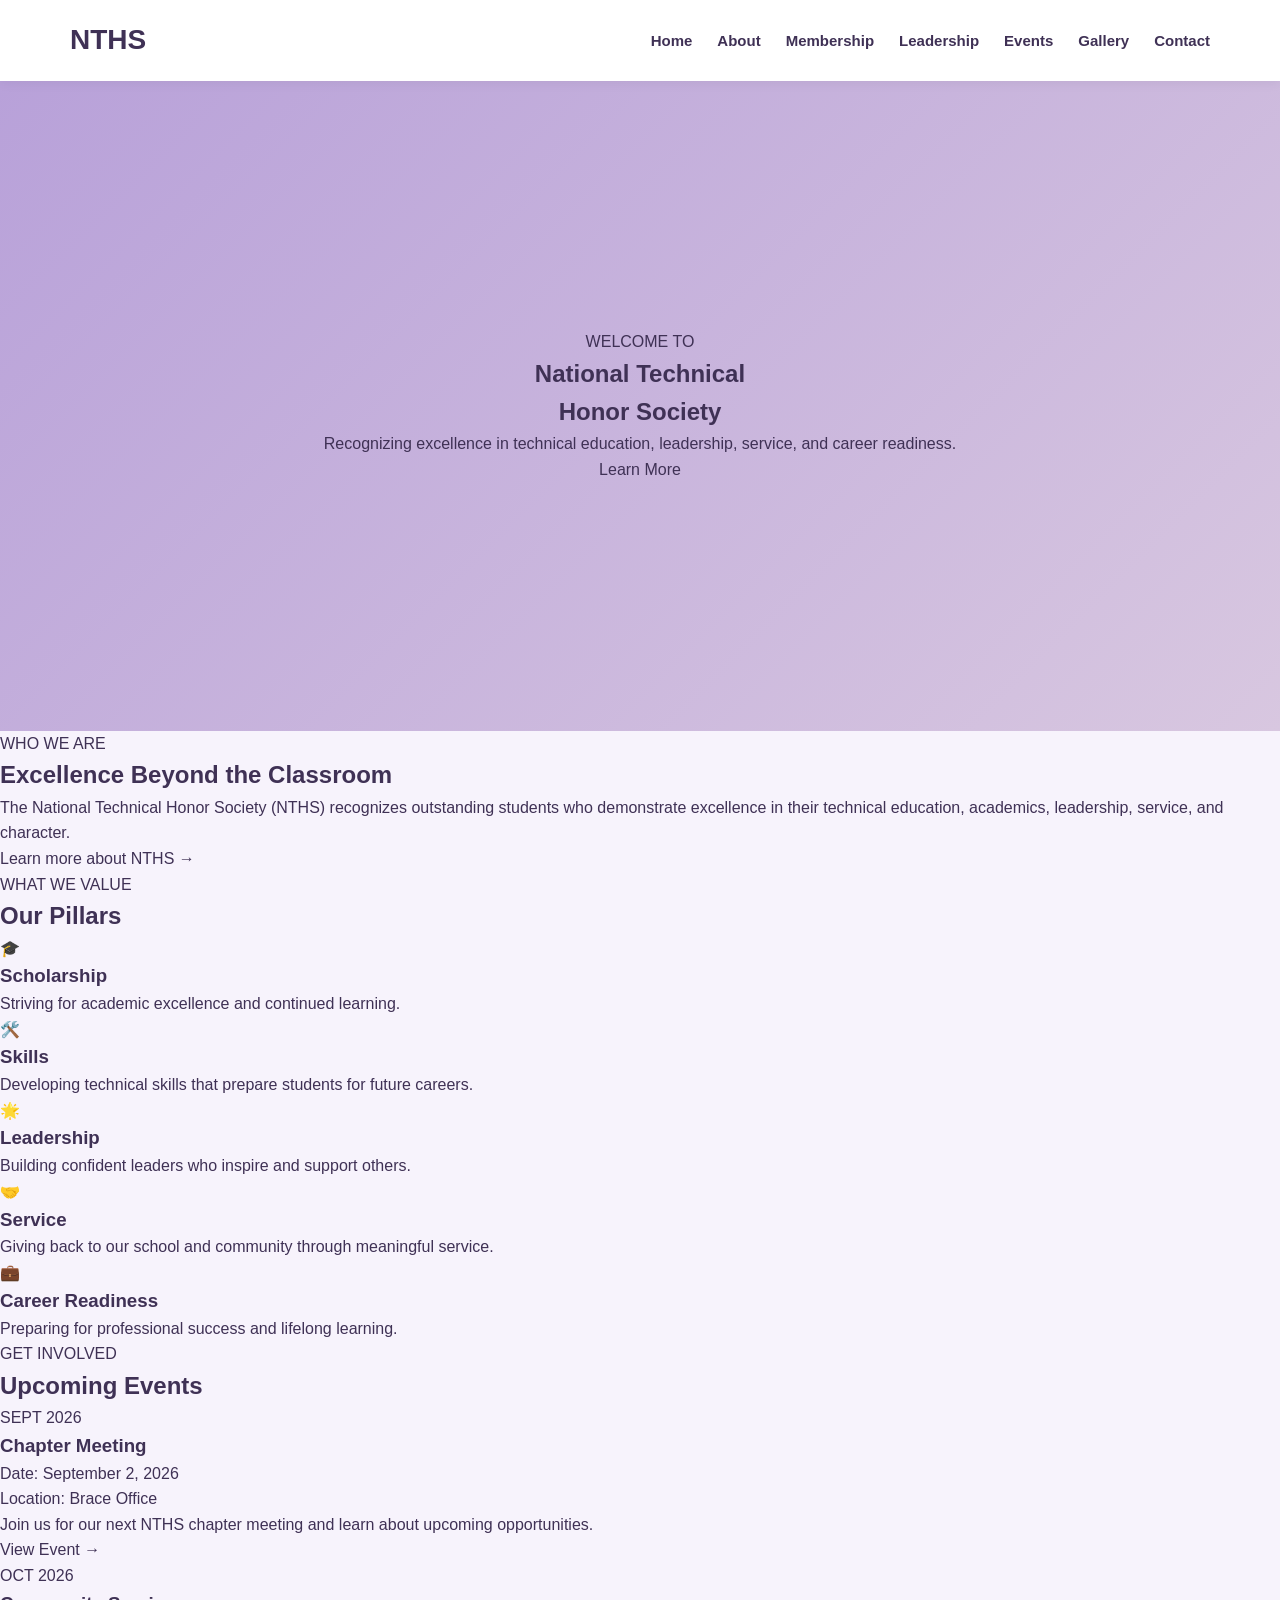
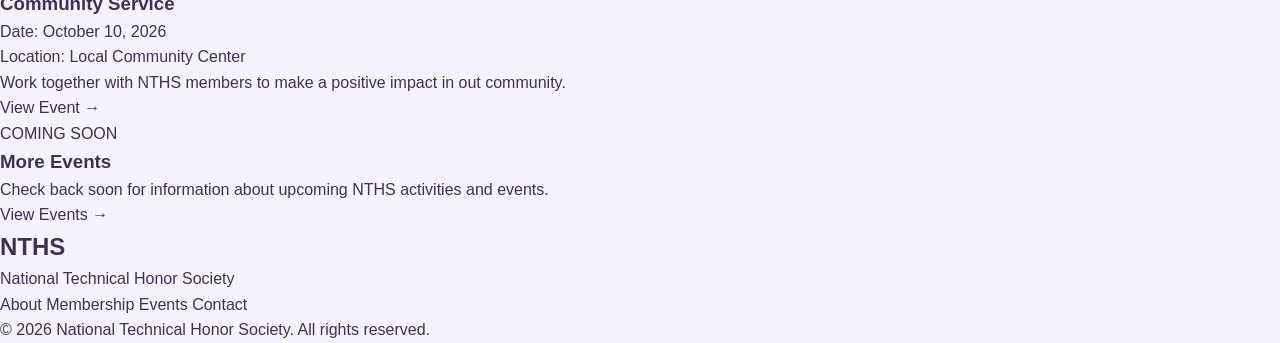
==== index.html @ a6f9bcaf "Start coding" ====
<!DOCTYPE html>
<html lang="en">
    <head>
        <meta charset="UTF-8">
        <meta name="viewport" content="width=device-width, initial-scale=1.0">

        <title>National Technical Honor Society</title>

        <link rel="stylesheet" href="style.css">
    </head>

    <body>

        <!-- Navigation Bar -->
         <header>
            <nav class="navbar">

                <div class="logo">
                    NTHS
                </div>

                <ul class="nav-links">
                    <li><a href="index.html">Home</a></li>
                    <li><a href="about.html">About</a></li>
                    <li><a href="membership.html">Membership</a></li>
                    <li><a href="leadership.html">Leadership</a></li>
                    <li><a href="events.html">Events</a></li>
                    <li><a href="gallery.html">Gallery</a></li>
                    <li><a href="contact.html">Contact</a></li>
                </ul>

            </nav>
         </header>


         <!-- Hero Section -->
         <main>

            <section class="hero">

                <div class="hero-content">

                    <p class="small-heading">WELCOME TO</p>

                    <h1>
                        National Technical<br>
                        Honor Society
                    </h1>

                    <p>
                        Recognizing excellence in technical education, leadership, service, and career readiness.
                    </p>

                    <a href="about.html" class="button">
                        Learn More
                    </a>

                </div>

            </section>


            <!-- About Section -->
             <section class="about-preview">

                <div class="section-content">

                    <p class="section-label">WHO WE ARE</p>
                
                    <h2>Excellence Beyond the Classroom</h2>

                    <p>
                        The National Technical Honor Society (NTHS) recognizes outstanding students who demonstrate excellence in their technical education, academics, leadership, service, and character.
                    </p>

                    <a href="about.html" class="text-link">
                        Learn more about NTHS →
                    </a>

                </div>

             </section>


             <!-- Pillars Section -->
              <section class="pillars">

                <p class="section-label">WHAT WE VALUE</p>

                <h2>Our Pillars</h2>

                <div class="pillar-container">

                    <div class="pillar-card">
                        <div class="icon">🎓</div>
                        <h3>Scholarship</h3>
                        <p>
                            Striving for academic excellence and continued learning.
                        </p>
                    </div>

                    <div class="pillar-card">
                        <div class="icon">🛠️</div>
                        <h3>Skills</h3>
                        <p>
                            Developing technical skills that prepare students for future careers.
                        </p>
                    </div>

                    <div class="pillar-card">
                        <div class="icon">🌟</div>
                        <h3>Leadership</h3>
                        <p>
                            Building confident leaders who inspire and support others.
                        </p>
                    </div>

                    <div class="pillar-card">
                        <div class="icon">🤝</div>
                        <h3>Service</h3>
                        <p>
                            Giving back to our school and community through meaningful service.
                        </p>
                    </div>

                    <div class="pillar-card">
                        <div class="icon">💼</div>
                        <h3>Career Readiness</h3>
                        <p>
                            Preparing for professional success and lifelong learning.
                        </p>

                    </div>

                </div>

              </section>


              <!-- Events Preview -->
               <section class="events-preview">

                <p class="section-label">GET INVOLVED</p>

                <h2>Upcoming Events</h2>

                <div class="events-container">

                    <div class="event-card">
                        <span class="event-date">SEPT 2026</span>

                        <h3>Chapter Meeting</h3>
                        <p>Date: September 2, 2026</p>
                        <p>Location: Brace Office</p>
                        <p> Join us for our next NTHS chapter meeting and learn about upcoming opportunities.
                        </p>

                        <a href="events.html">
                            View Event →
                        </a>
                    </div>


                    <div class="event-card">
                        <span class="event-date">OCT 2026</span>
                        
                        <h3>Community Service</h3>
                        <p>Date: October 10, 2026</p>
                        <p>Location: Local Community Center</p>
                        <p>
                            Work together with NTHS members to make a positive impact in out community.
                        </p>

                        <a href="events.html">
                            View Event →
                        </a>
                    </div>

                    <div class="event-card">
                        <span class="event-date">COMING SOON</span>

                        <h3>More Events</h3>

                        <p>
                            Check back soon for information about upcoming NTHS activities and events.
                        </p>

                        <a href="events.html">
                            View Events →
                        </a>
                    </div>

                </div>

              </section>

         </main>


         <!-- Footer -->
          <footer>

            <div class="footer-content">

                <h2>NTHS</h2>

                <p>
                    National Technical Honor Society
                </p>

                <div class="footer-links">
                    <a href="about.html">About</a>
                    <a href="membership.html">Membership</a>
                    <a href="events.html">Events</a>
                    <a href="contact.html">Contact</a>
                </div>

                <p class="copyright">
                    &copy; 2026 National Technical Honor Society. All rights reserved.
                </p>

            </div>

          </footer>

    </body>
    
</html>
---- style.css ----
/* =========================
   GENERAL STYLES
========================= */

:root {
    --purple: #B8A1D9;
    --light-purple: #F7F3FC;
    --lilac: #D8C7E0;
    --dark-purple: #3f3155;
    --white: #FFFFFF;
    --softaccent: #E8DDF5;
}

* {
    margin: 0;
    padding: 0;
    box-sizing: border-box;
}

body {
    font-family: Arial, sans-serif;
    background-color: var(--light-purple);
    color: var(--dark-purple);
    line-height: 1.6;
}

a {
    text-decoration: none;
    color: inherit;
}

/* =========================
   NAVIGATION
========================= */

header {
    background-color: var(--white);
    position: sticky;
    top: 0;
    z-index: 1000;
    box-shadow: 0 2px 10px rgba(63, 49, 85, 0.08);
}

.navbar {
    max-width: 1200px;
    margin: auto;
    padding: 18px 30px;

    display: flex;
    align-items: center;
    justify-content: space-between;
}

.logo {
    font-size: 28px;
    font-weight: bold;
    color: var(--dark-purple)
}

.nav-links {
    display: flex;
    list-style: none;
    gap: 25px;
}

.nav-links a {
    font-size: 15px;
    font-weight: 600;
    transition: 0.3s;
}

.nav-links a:hover {
    color: var(--purple);
}

/* =========================
   HERO
========================= */

.hero {
    min-height: 650px;

    display: flex;
    align-items: center;
    justify-content: center;

    text-align: center;

    background: linear-gradient(
        135deg,
        var(--purple),
        var(--lilac)
    );

    padding: 80px 20px;
}
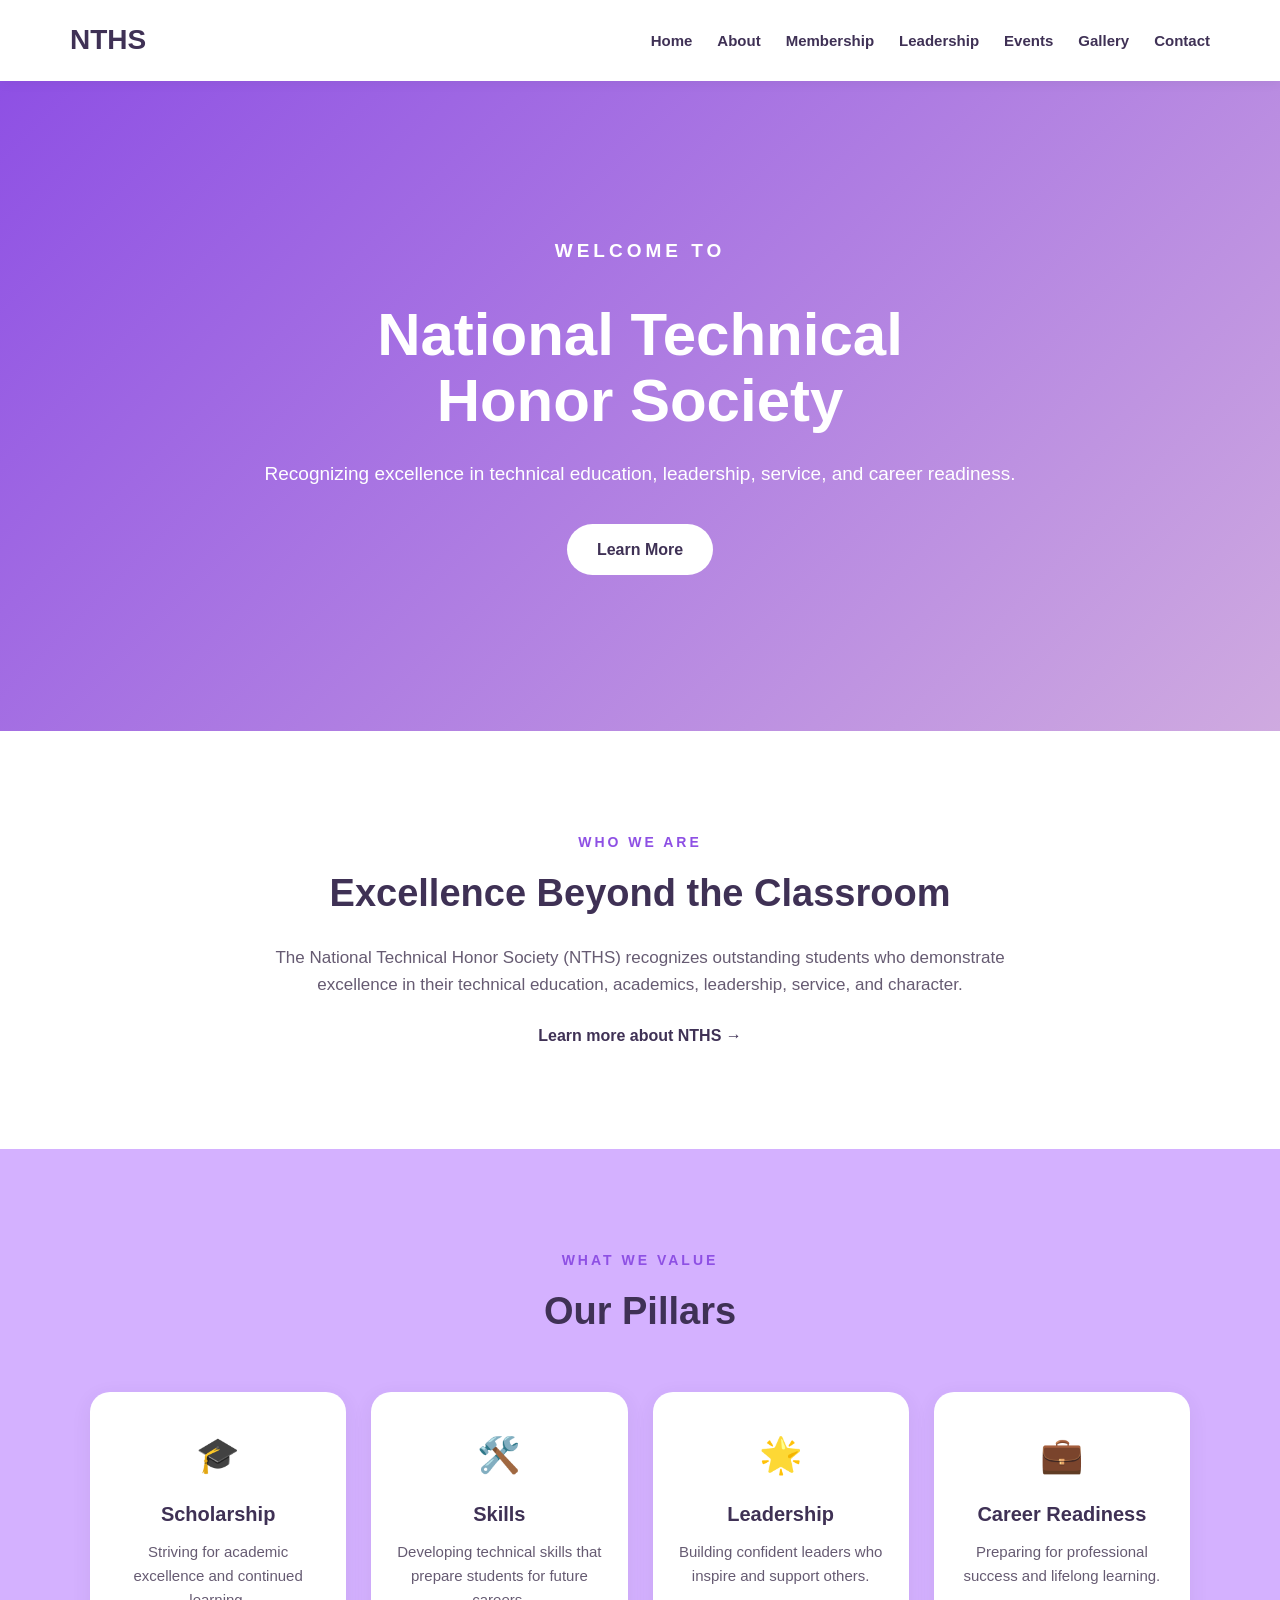
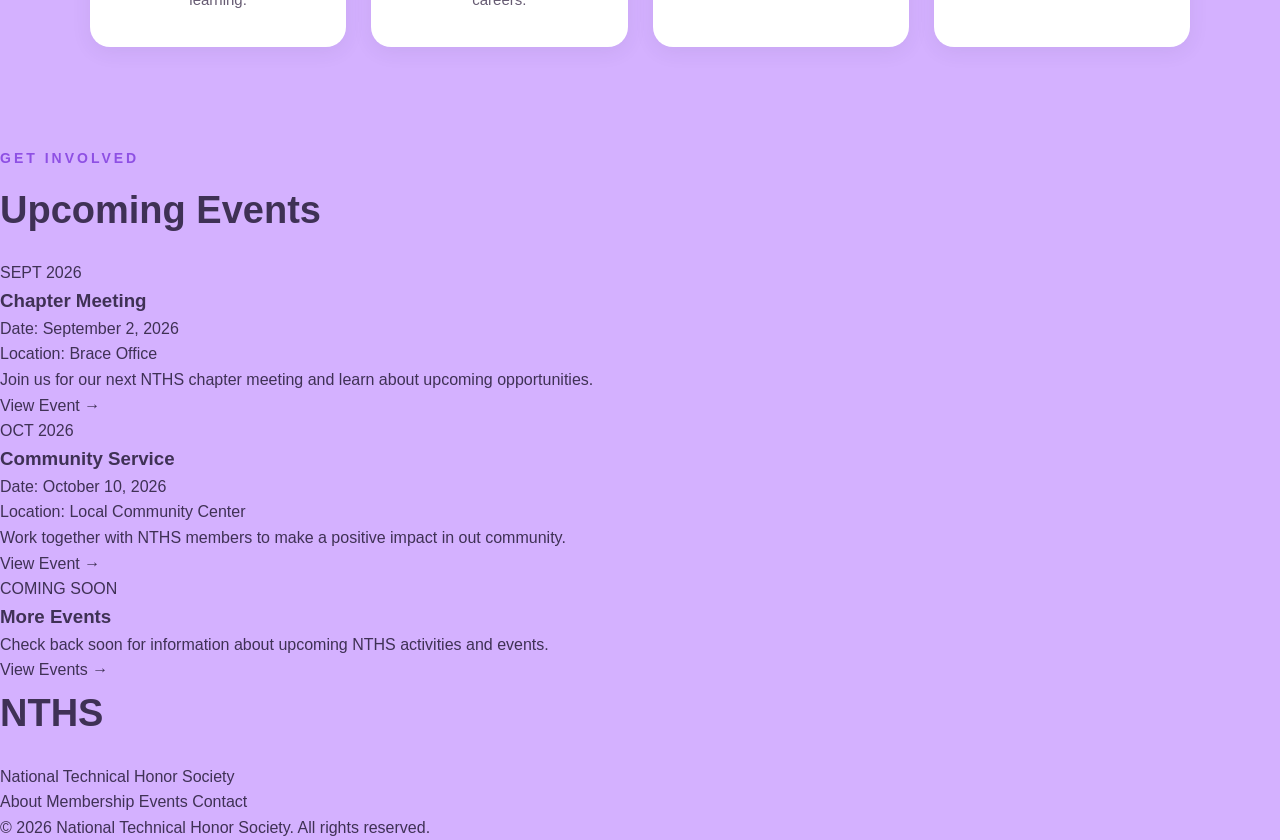
==== commit 5b009f9d: "Pillars added style" ====
--- a/index.html
+++ b/index.html
@@ -116,14 +116,6 @@
                     </div>
 
                     <div class="pillar-card">
-                        <div class="icon">🤝</div>
-                        <h3>Service</h3>
-                        <p>
-                            Giving back to our school and community through meaningful service.
-                        </p>
-                    </div>
-
-                    <div class="pillar-card">
                         <div class="icon">💼</div>
                         <h3>Career Readiness</h3>
                         <p>
@@ -224,5 +216,5 @@
           </footer>
 
     </body>
-    
+
 </html>
--- a/style.css
+++ b/style.css
@@ -3,12 +3,12 @@
 ========================= */
 
 :root {
-    --purple: #B8A1D9;
-    --light-purple: #F7F3FC;
-    --lilac: #D8C7E0;
+    --purple: #8e50e4;
+    --light-purple: #d4b1ff;
+    --lilac: #cfaae0;
     --dark-purple: #3f3155;
     --white: #FFFFFF;
-    --softaccent: #E8DDF5;
+    --softaccent: #e7d1ff;
 }
 
 * {
@@ -95,3 +95,142 @@
     padding: 80px 20px;
 }
 
+.hero-content {
+    max-width: 800px;
+}
+
+.small-heading {
+    font-size: 15px;
+    font-weight: bold;
+    letter-spacing: 4px;
+    color: var(--white);
+    margin-bottom: 15px;
+}
+
+.hero h1 {
+    font-size: 60px;
+    line-height: 1.1;
+    color: var(--white);
+    margin-bottom: 25px;
+}
+
+.hero p {
+    font-size: 19px;
+    color: var(--white);
+    margin-bottom: 35px;
+}
+
+.button {
+    display: inline-block;
+
+    background-color: var(--white);
+    color: var(--dark-purple);
+
+    padding: 13px 30px;
+
+    border-radius: 30px;
+
+    font-weight: bold;
+
+    transition: 0.3s;
+}
+
+.button:hover {
+    transform: translateY(-3px);
+    box-shadow: 0 8px 20px rgba(63, 49, 85, 0.2);
+}
+
+
+/* =========================
+   ABOUT SECTION
+========================= */
+
+.about-preview {
+    background-color: var(--white);
+    padding: 100px 20px;
+}
+
+.section-content {
+    max-width: 800px;
+    margin: auto;
+    text-align: center;
+}
+
+.section-label {
+    color: var(--purple);
+    font-size: 14px;
+    font-weight: bold;
+    letter-spacing: 3px;
+    margin-bottom: 10px;
+}
+
+h2 {
+    font-size: 38px;
+    margin-bottom: 20px;
+}
+
+.section-content p:not(.section-label) {
+    font-size: 17px;
+    color: #665b72;
+    margin-bottom: 25px;
+}
+
+.text-link {
+    font-weight: bold;
+    color: var(--dark-purple)
+}
+
+.text-link:hover {
+    color: var(--purple)
+}
+
+
+/* =========================
+   PILLARS
+========================= */
+
+.pillars {
+    padding: 100px 30px;
+    text-align: center;
+}
+
+.pillar-container {
+    max-width: 1100px;
+    margin: 50px auto 0;
+
+    display: grid;
+    grid-template-columns: repeat(4, 1fr);
+    gap: 25px;
+}
+
+.pillar-card {
+    background-color: var(--white);
+
+    padding: 35px 25px;
+
+    border-radius: 20px;
+
+    box-shadow: 0 5px 20px rgba(63, 49, 85, 0.08);
+
+    transition: 0.3s;
+}
+
+.pillar-card:hover {
+    transform: translateY(-7px);
+}
+
+.icon {
+    font-size: 35px;
+    margin-bottom: 15px;
+}
+
+.pillar-card h3 {
+    margin-bottom: 10px;
+    font-size: 20px;
+}
+
+.pillar-card p {
+    color: #665b72;
+    font-size: 15px;
+}
+
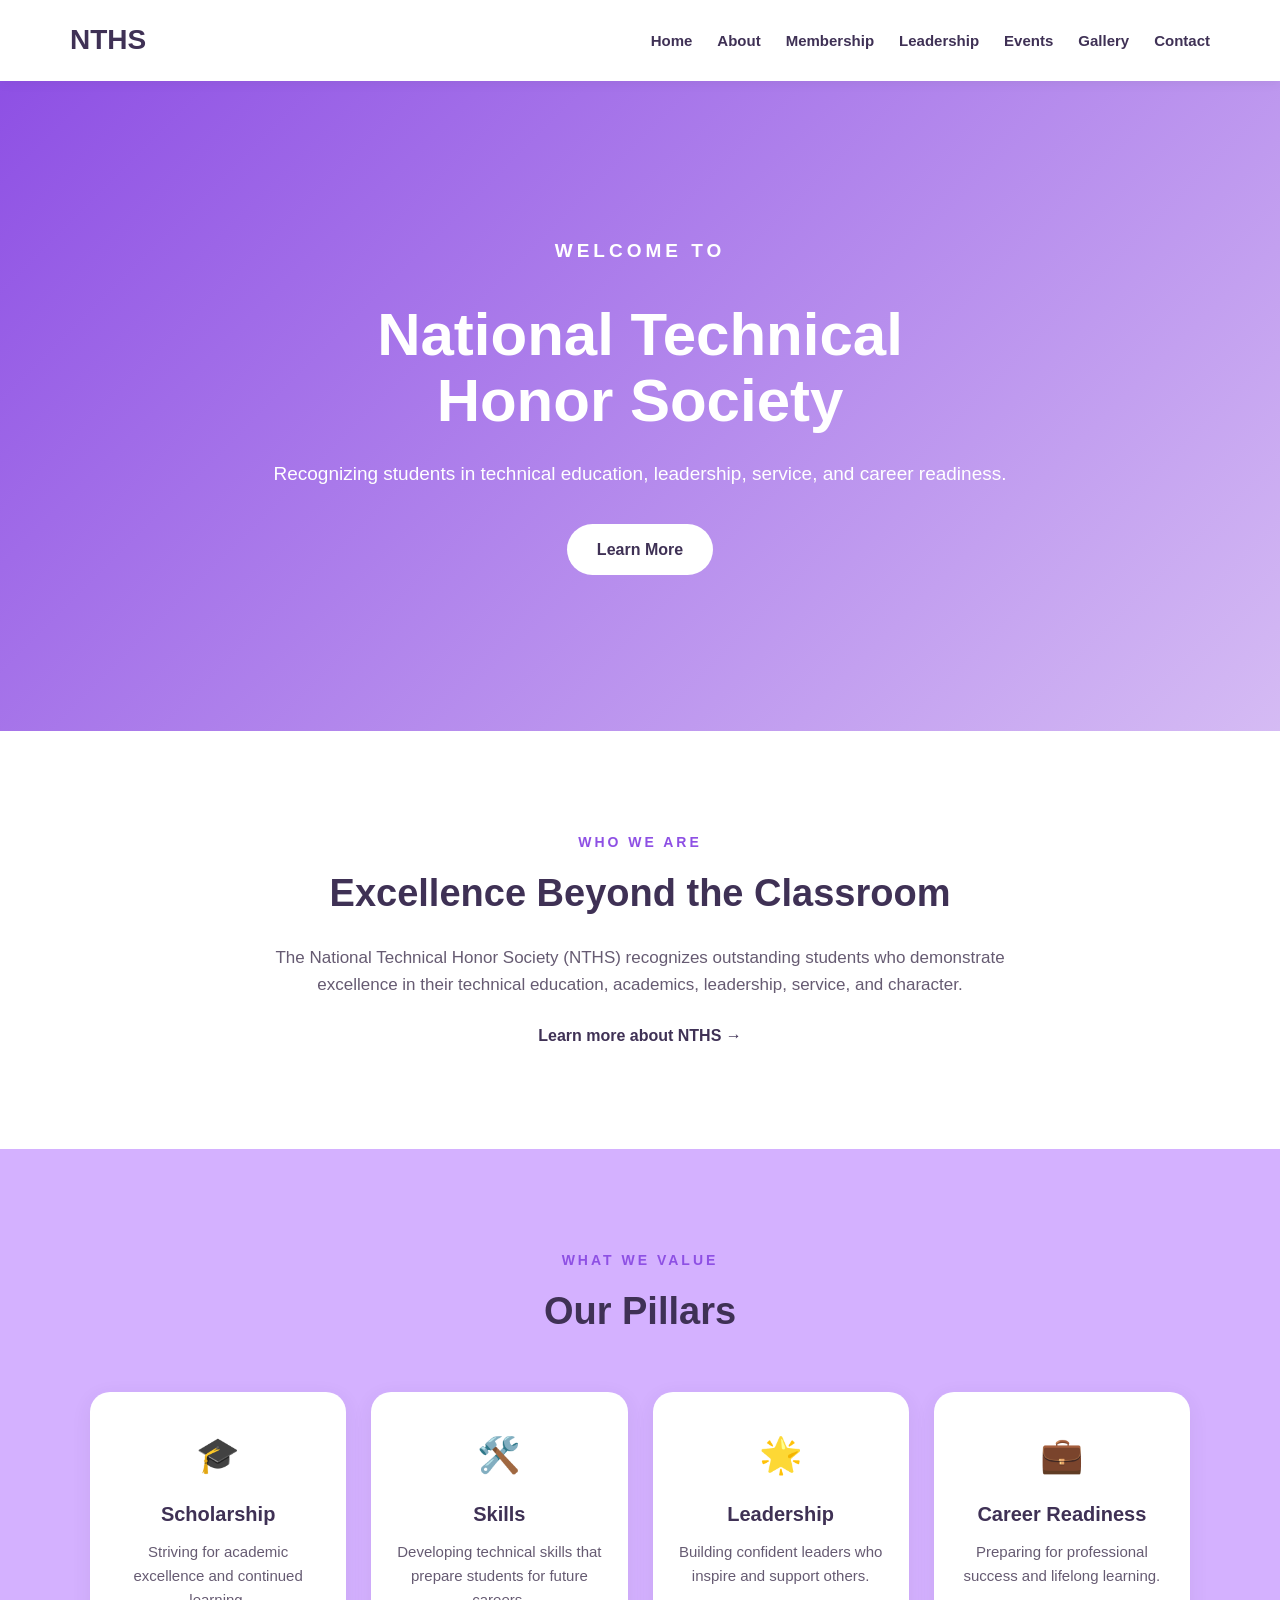
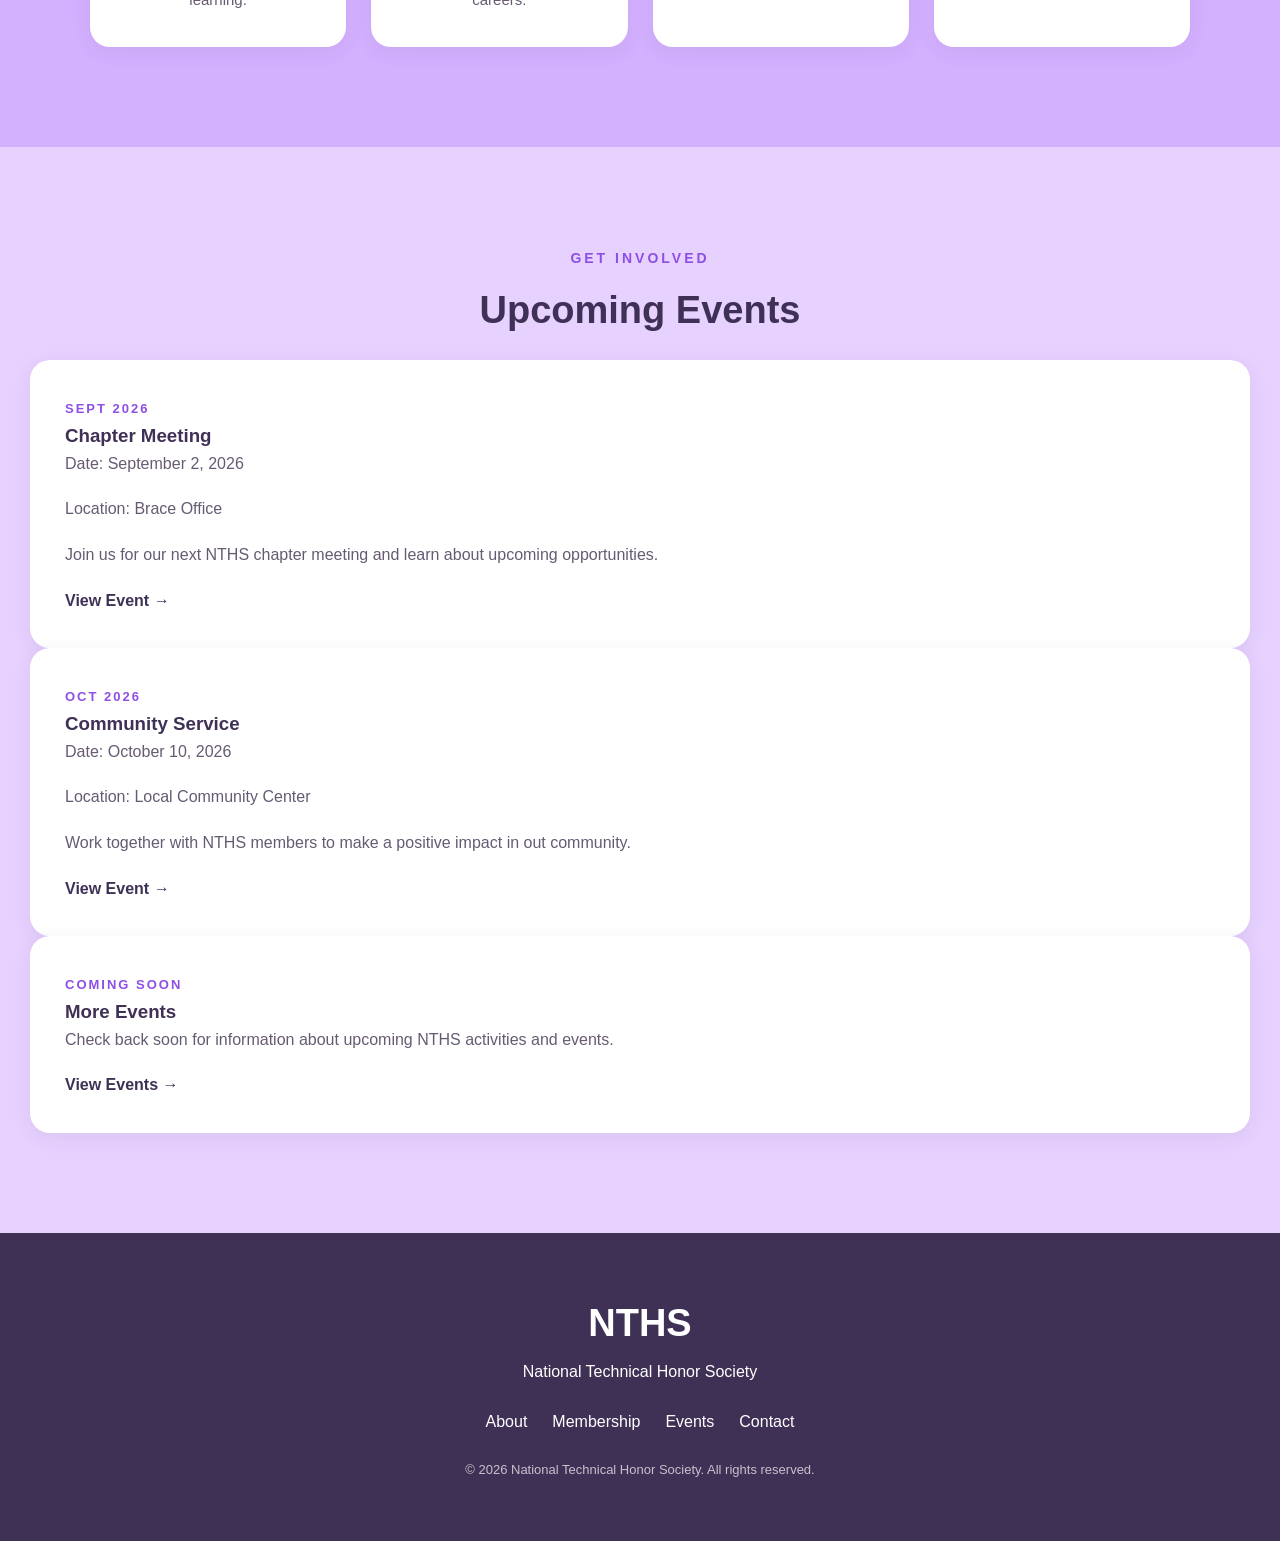
==== commit 3881f755: "changed wording/style" ====
--- a/index.html
+++ b/index.html
@@ -48,7 +48,7 @@
                     </h1>
 
                     <p>
-                        Recognizing excellence in technical education, leadership, service, and career readiness.
+                        Recognizing students in technical education, leadership, service, and career readiness.
                     </p>
 
                     <a href="about.html" class="button">
--- a/style.css
+++ b/style.css
@@ -5,10 +5,10 @@
 :root {
     --purple: #8e50e4;
     --light-purple: #d4b1ff;
-    --lilac: #cfaae0;
+    --lilac: #d5bbf4;
     --dark-purple: #3f3155;
     --white: #FFFFFF;
-    --softaccent: #e7d1ff;
+    --soft-purple: #e7d1ff;
 }
 
 * {
@@ -234,3 +234,294 @@
     font-size: 15px;
 }
 
+
+/* =========================
+   EVENTS
+========================= */
+
+.events-preview {
+    background-color: var(--soft-purple);
+    padding: 100px 30px;
+    text-align: center;
+}
+
+.event-container {
+    max-width: 1100px;
+    margin: 50px auto 0;
+
+    display: grid;
+    grid-template-columns: repeat(3, 1fr);
+    gap: 25px;
+}
+
+.event-card {
+    background-color: var(--white);
+
+    padding: 35px;
+
+    border-radius: 20px;
+
+    text-align:left;
+
+    box-shadow: 0 5px 20px rgba(63, 49, 85, 0.08);
+}
+
+.event-date {
+    color: var(--purple);
+    font-size: 13px;
+    font-weight: bold;
+    letter-spacing: 2px;
+}
+
+.event-card p {
+    color: #665b72;
+    margin-bottom: 20px;
+}
+
+.event-card a {
+    font-weight: bold;
+    color: var(--dark-purple);
+}
+
+.event-card a:hover {
+    color: var(--purple)
+}
+
+
+/* =========================
+   FOOTER
+========================= */
+
+footer {
+    background-color: var(--dark-purple);
+    color: var(--white);
+    padding: 60px 30px;
+    text-align: center;
+}
+
+.footer-content {
+    max-width: 900px;
+    margin: auto;
+}
+
+.footer-content h2 {
+    margin-bottom: 5px;
+}
+
+.footer-links {
+    margin: 25px 0;
+    display: flex;
+    justify-content: center;
+    gap: 25px;
+}
+
+.footer-links a:hover {
+    color: var(--lilac);
+}
+
+.copyright {
+    font-size: 13px;
+    opacity: 0.7;
+}
+
+
+/* =========================
+   MOBILE
+========================= */
+
+@media (max-width: 800px) {
+
+    .navbar {
+        flex-direction: column;
+        gap: 15px;
+    }
+
+    .nav-links {
+        flex-wrap: wrap;
+        justify-content: center;
+        gap: 15px
+    }
+
+    .hero h1 {
+        font-size: 42px;
+    }
+
+    .pillar-container {
+        grid-template-columns: repeat(2, 1fr);
+    }
+
+    .event-container {
+        grid-template-columns: 1fr;
+    }
+}
+
+
+@media (max-width: 500px) {
+
+    .pillar-container {
+        grid-template-columns: 1fr;
+    }
+
+    .hero h1{
+        font-size: 35px;
+    }
+
+    h2 {
+        font-size: 30px;
+    }
+}
+
+/* =========================
+   ABOUT PAGE HEADER
+========================= */
+.page-header{
+    background: linear-gradient(
+        135deg,
+        var(--purple),
+        var(--lilac)
+    );
+    text-align: center;
+    padding: 100px 20px;
+    color: var(--white);
+}
+
+.page-header .section-label{
+    color: var(--white)
+}
+
+.page-header h1 {
+    font-size: 55px;
+    margin-bottom: 15px;
+}
+
+.page-header p:last-child {
+    font-size: 18px;
+}
+
+/* =========================
+   ABOUT SECTION
+========================= */
+.about-section{
+    background-color: var(--white);
+    padding: 100px 30px;
+}
+
+.about-text {
+    max-width: 850px;
+    margin: auto;
+    text-align: center;
+}
+
+.about-text p:not(.section-label) {
+    color: #665b72;
+    font-size: 17px;
+    margin-bottom: 20px;
+}
+
+/* =========================
+   MISSION & VISION
+========================= */
+.mission-section {
+    background-color: var(--soft-purple);
+    padding: 100px 30px;
+}
+.mission-header {
+    text-align: center;
+    margin-bottom: 50px;
+}
+.mission-header .section-label {
+    color: var(--dark-purple);
+}
+.mission-container {
+    max-width: 1100px;
+    margin: auto;
+    display: grid;
+    grid-template-columns: 1fr 1fr;
+    gap: 30px;
+}
+
+.info-card {
+    background-color: var(--white);
+    padding: 45px;
+    border-radius: 25px;
+}
+.info-card h3 {
+    font-size: 25px;
+    margin-bottom: 15px;
+}
+.info-card p {
+    color: #665b72;
+}
+
+/* =========================
+   WHY NTHS
+========================= */
+.why-section {
+    background-color: var(--light-purple);
+    padding: 120px 30px;
+    text-align: center;
+}
+
+.benefit-container {
+    max-width: 1100px;
+    margin: 50px auto 0;
+    display: grid;
+    grid-template-columns: repeat(4, 1fr);
+    gap: 25px;
+}
+
+.benefit-card {
+    background-color: var(--white);
+    padding: 30px 25px;
+    border-radius: 20px;
+    box-shadow: 0 5px 20px rgba(63, 49, 85, 0.08);
+}
+
+.benefit-card h3 {
+    margin-bottom: 10px;
+}
+
+.benefit-card p {
+    color: #665b72;
+    font-size: 15px;
+}
+
+/* =========================
+   CHAPTER
+========================= */
+.chapter-section {
+    background-color: var(--white);
+    padding: 100px 30px;
+    text-align: center;
+}
+
+.chapter-section p:not(.section-label) {
+    max-width: 750px;
+    margin: 0 auto 30px;
+    color:#665b72;
+    font-size: 17px;
+}
+
+/* =========================
+   ABOUT MOBILE
+========================= */
+@media (max-width: 800px) {
+    .mission-section {
+        grid-template-columns: 1fr;
+    }
+    .benefit-container {
+        grid-template-columns: repeat(2, 1fr);
+    }
+    .page-header h1 {
+        font-size: 42px;
+    }
+}
+
+@media (max-width: 500px) {
+    .benefit-container {
+        grid-template-columns: 1fr;
+    }
+    .info-card {
+        padding: 30px;
+    }
+}
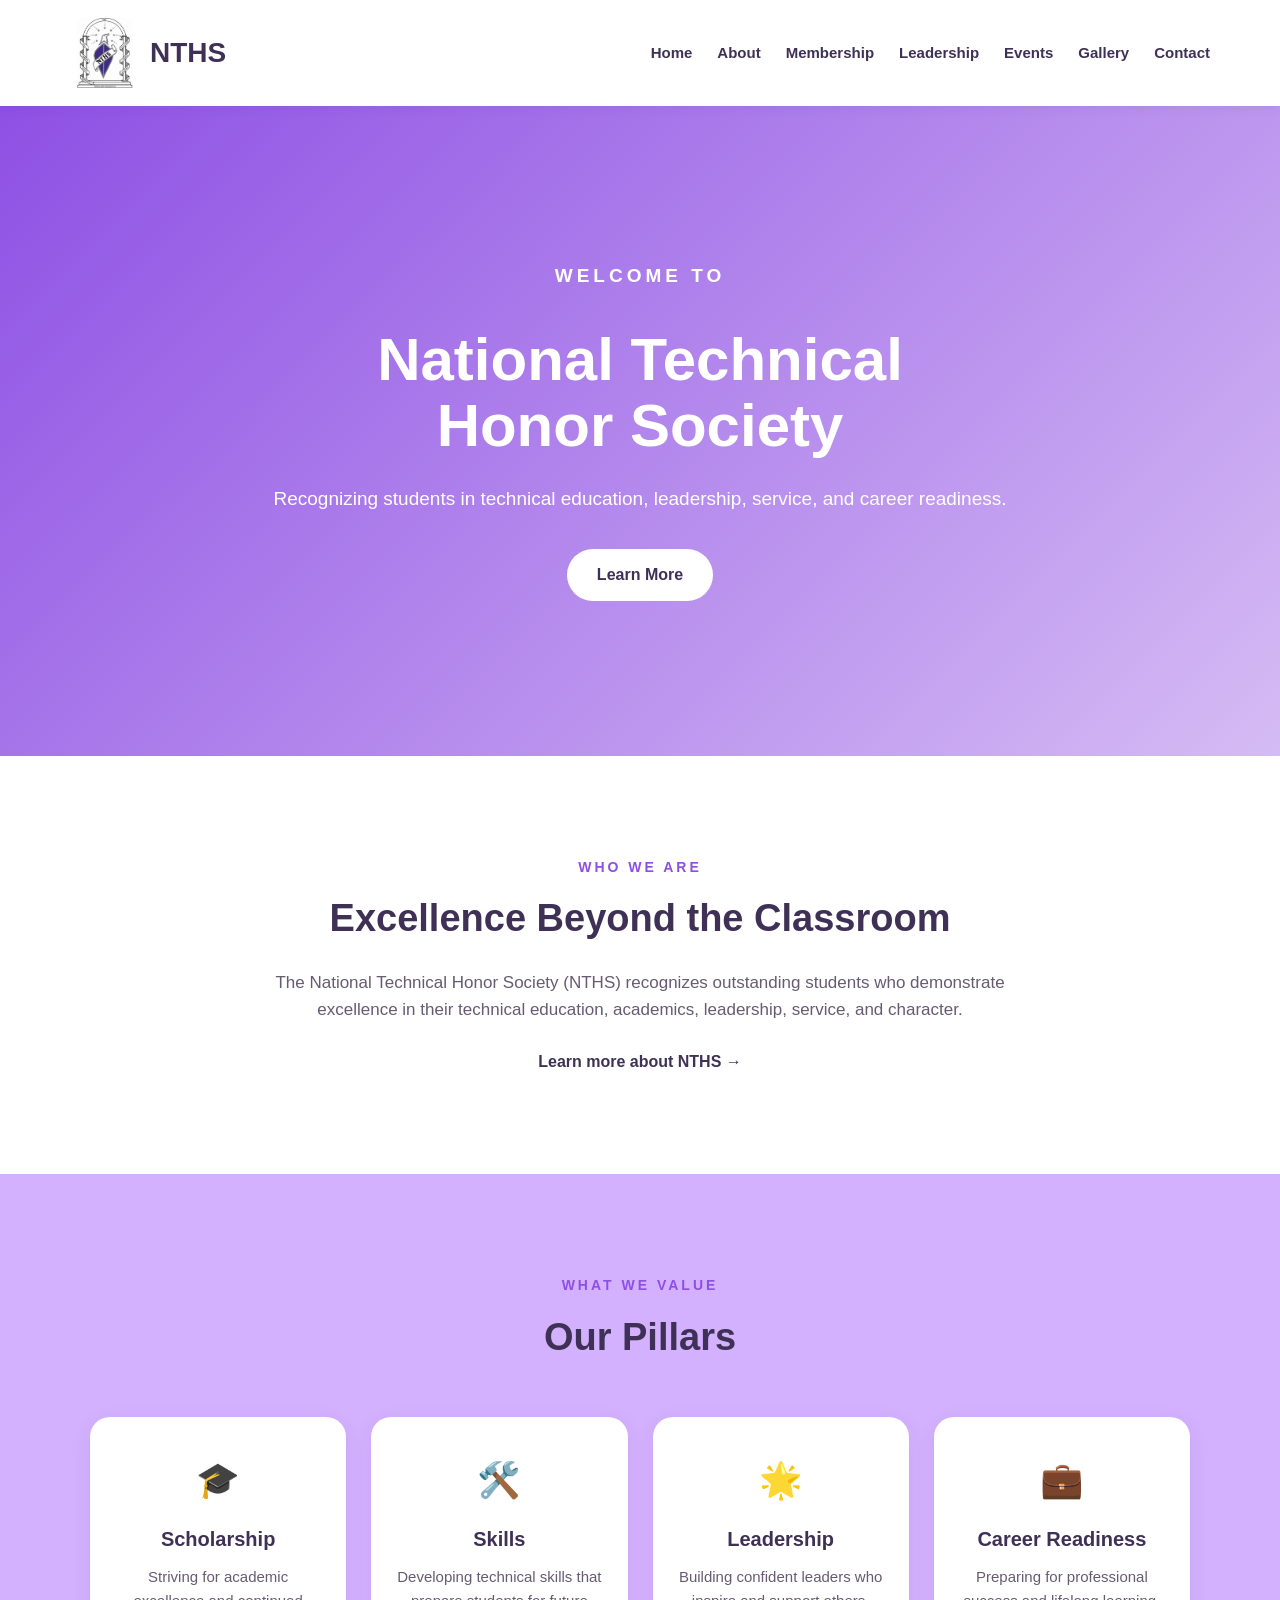
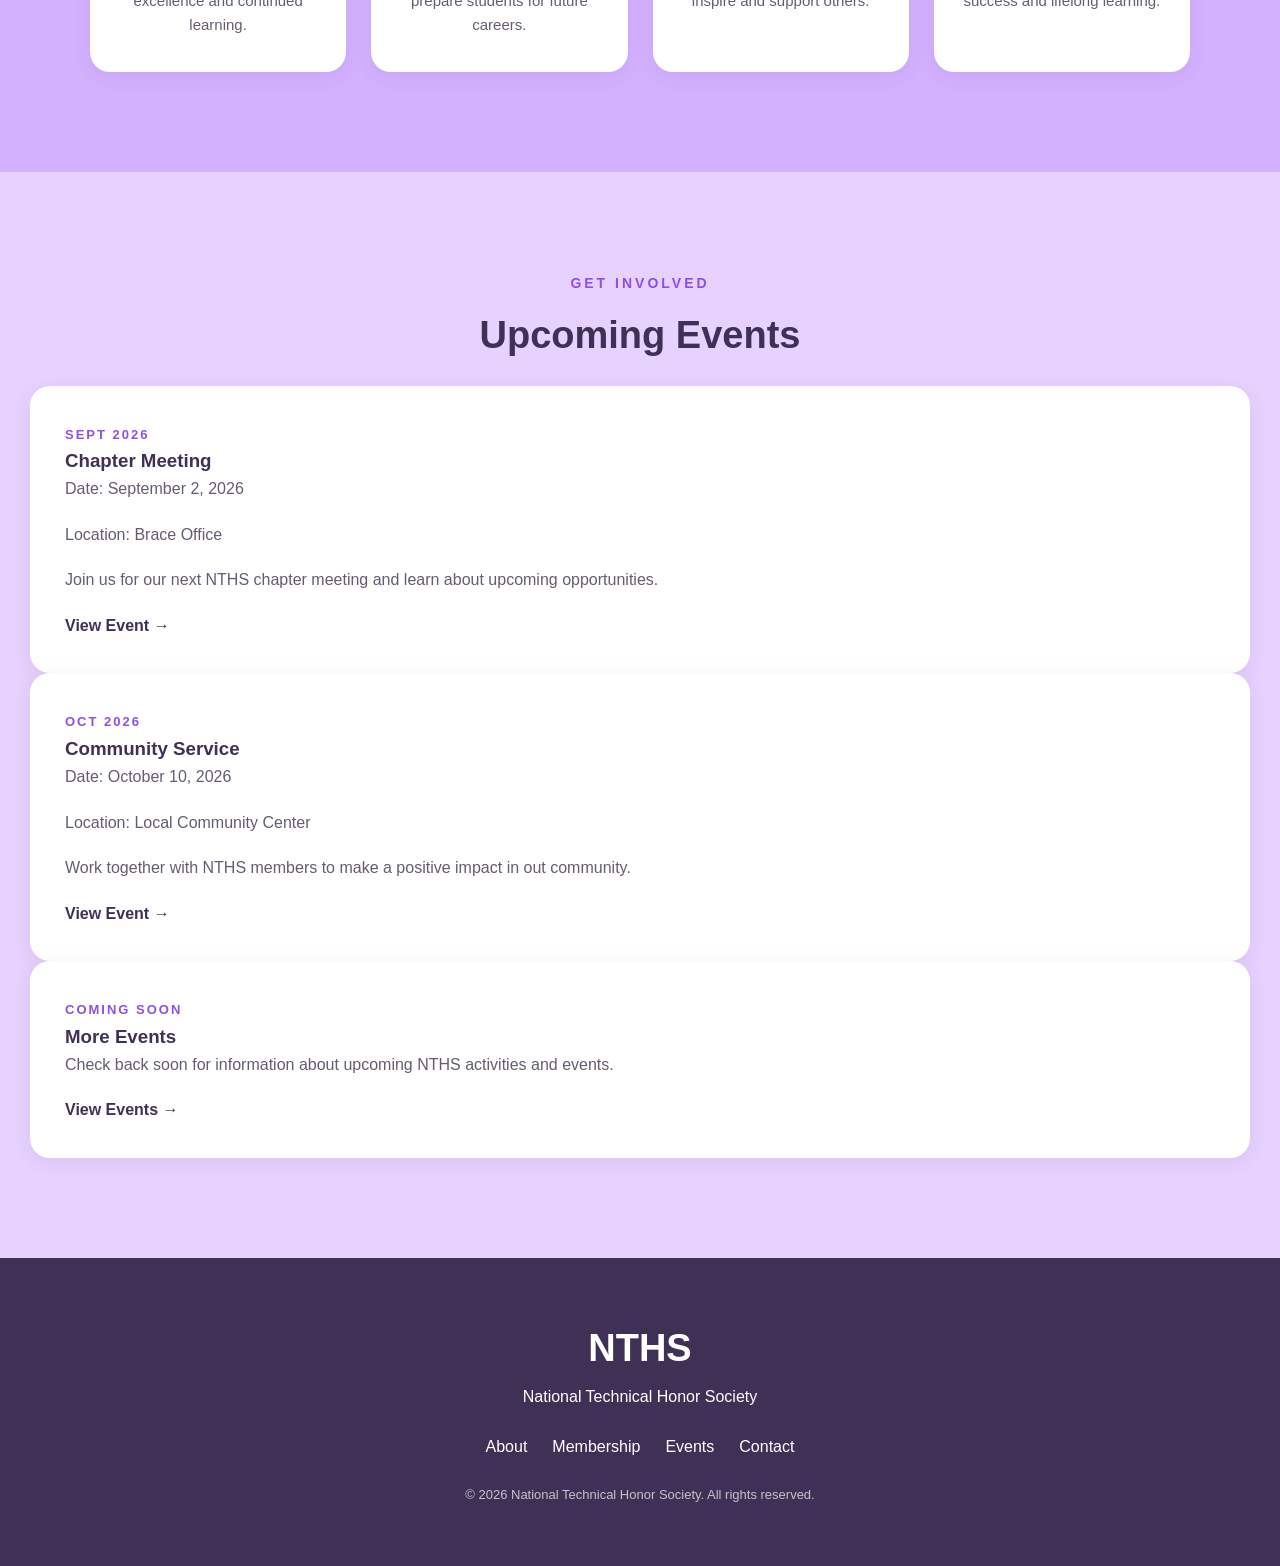
==== commit 73869391: "added logo" ====
--- a/index.html
+++ b/index.html
@@ -6,7 +6,7 @@
 
         <title>National Technical Honor Society</title>
 
-        <link rel="stylesheet" href="style.css">
+        <link rel="stylesheet" href="index.css">
     </head>
 
     <body>
@@ -16,7 +16,8 @@
             <nav class="navbar">
 
                 <div class="logo">
-                    NTHS
+                    <img src="images/nthslogo.png" alt="National Technical Honor Society Logo">
+                    <span>NTHS</span>
                 </div>
 
                 <ul class="nav-links">
--- a/index.css
+++ b/index.css
@@ -0,0 +1,380 @@
+/* =========================
+   GENERAL STYLES
+========================= */
+
+:root {
+    --purple: #8e50e4;
+    --light-purple: #d4b1ff;
+    --lilac: #d5bbf4;
+    --dark-purple: #3f3155;
+    --white: #FFFFFF;
+    --soft-purple: #e7d1ff;
+}
+
+* {
+    margin: 0;
+    padding: 0;
+    box-sizing: border-box;
+}
+
+body {
+    font-family: Arial, sans-serif;
+    background-color: var(--light-purple);
+    color: var(--dark-purple);
+    line-height: 1.6;
+}
+
+a {
+    text-decoration: none;
+    color: inherit;
+}
+
+/* =========================
+   NAVIGATION
+========================= */
+
+header {
+    background-color: var(--white);
+    position: sticky;
+    top: 0;
+    z-index: 1000;
+    box-shadow: 0 2px 10px rgba(63, 49, 85, 0.08);
+}
+
+.navbar {
+    max-width: 1200px;
+    margin: auto;
+    padding: 18px 30px;
+
+    display: flex;
+    align-items: center;
+    justify-content: space-between;
+}
+
+.logo {
+    display: flex;
+    align-items: center;
+    gap: 10px;
+    font-size: 28px;
+    font-weight: bold;
+    color: var(--dark-purple)
+}
+
+.logo img {
+    width: 70px;
+    height: 70px;
+    object-fit: contain;
+}
+.nav-links {
+    display: flex;
+    list-style: none;
+    gap: 25px;
+}
+
+.nav-links a {
+    font-size: 15px;
+    font-weight: 600;
+    transition: 0.3s;
+}
+
+.nav-links a:hover {
+    color: var(--purple);
+}
+
+/* =========================
+   HERO
+========================= */
+
+.hero {
+    min-height: 650px;
+
+    display: flex;
+    align-items: center;
+    justify-content: center;
+
+    text-align: center;
+
+    background: linear-gradient(
+        135deg,
+        var(--purple),
+        var(--lilac)
+    );
+
+    padding: 80px 20px;
+}
+
+.hero-content {
+    max-width: 800px;
+}
+
+.small-heading {
+    font-size: 15px;
+    font-weight: bold;
+    letter-spacing: 4px;
+    color: var(--white);
+    margin-bottom: 15px;
+}
+
+.hero h1 {
+    font-size: 60px;
+    line-height: 1.1;
+    color: var(--white);
+    margin-bottom: 25px;
+}
+
+.hero p {
+    font-size: 19px;
+    color: var(--white);
+    margin-bottom: 35px;
+}
+
+.button {
+    display: inline-block;
+
+    background-color: var(--white);
+    color: var(--dark-purple);
+
+    padding: 13px 30px;
+
+    border-radius: 30px;
+
+    font-weight: bold;
+
+    transition: 0.3s;
+}
+
+.button:hover {
+    transform: translateY(-3px);
+    box-shadow: 0 8px 20px rgba(63, 49, 85, 0.2);
+}
+
+
+/* =========================
+   ABOUT SECTION
+========================= */
+
+.about-preview {
+    background-color: var(--white);
+    padding: 100px 20px;
+}
+
+.section-content {
+    max-width: 800px;
+    margin: auto;
+    text-align: center;
+}
+
+.section-label {
+    color: var(--purple);
+    font-size: 14px;
+    font-weight: bold;
+    letter-spacing: 3px;
+    margin-bottom: 10px;
+}
+
+h2 {
+    font-size: 38px;
+    margin-bottom: 20px;
+}
+
+.section-content p:not(.section-label) {
+    font-size: 17px;
+    color: #665b72;
+    margin-bottom: 25px;
+}
+
+.text-link {
+    font-weight: bold;
+    color: var(--dark-purple)
+}
+
+.text-link:hover {
+    color: var(--purple)
+}
+
+
+/* =========================
+   PILLARS
+========================= */
+
+.pillars {
+    padding: 100px 30px;
+    text-align: center;
+}
+
+.pillar-container {
+    max-width: 1100px;
+    margin: 50px auto 0;
+
+    display: grid;
+    grid-template-columns: repeat(4, 1fr);
+    gap: 25px;
+}
+
+.pillar-card {
+    background-color: var(--white);
+
+    padding: 35px 25px;
+
+    border-radius: 20px;
+
+    box-shadow: 0 5px 20px rgba(63, 49, 85, 0.08);
+
+    transition: 0.3s;
+}
+
+.pillar-card:hover {
+    transform: translateY(-7px);
+}
+
+.icon {
+    font-size: 35px;
+    margin-bottom: 15px;
+}
+
+.pillar-card h3 {
+    margin-bottom: 10px;
+    font-size: 20px;
+}
+
+.pillar-card p {
+    color: #665b72;
+    font-size: 15px;
+}
+
+
+/* =========================
+   EVENTS
+========================= */
+
+.events-preview {
+    background-color: var(--soft-purple);
+    padding: 100px 30px;
+    text-align: center;
+}
+
+.event-container {
+    max-width: 1100px;
+    margin: 50px auto 0;
+
+    display: grid;
+    grid-template-columns: repeat(3, 1fr);
+    gap: 25px;
+}
+
+.event-card {
+    background-color: var(--white);
+
+    padding: 35px;
+
+    border-radius: 20px;
+
+    text-align:left;
+
+    box-shadow: 0 5px 20px rgba(63, 49, 85, 0.08);
+}
+
+.event-date {
+    color: var(--purple);
+    font-size: 13px;
+    font-weight: bold;
+    letter-spacing: 2px;
+}
+
+.event-card p {
+    color: #665b72;
+    margin-bottom: 20px;
+}
+
+.event-card a {
+    font-weight: bold;
+    color: var(--dark-purple);
+}
+
+.event-card a:hover {
+    color: var(--purple)
+}
+
+
+/* =========================
+   FOOTER
+========================= */
+
+footer {
+    background-color: var(--dark-purple);
+    color: var(--white);
+    padding: 60px 30px;
+    text-align: center;
+}
+
+.footer-content {
+    max-width: 900px;
+    margin: auto;
+}
+
+.footer-content h2 {
+    margin-bottom: 5px;
+}
+
+.footer-links {
+    margin: 25px 0;
+    display: flex;
+    justify-content: center;
+    gap: 25px;
+}
+
+.footer-links a:hover {
+    color: var(--lilac);
+}
+
+.copyright {
+    font-size: 13px;
+    opacity: 0.7;
+}
+
+
+/* =========================
+   MOBILE
+========================= */
+
+@media (max-width: 800px) {
+
+    .navbar {
+        flex-direction: column;
+        gap: 15px;
+    }
+
+    .nav-links {
+        flex-wrap: wrap;
+        justify-content: center;
+        gap: 15px
+    }
+
+    .hero h1 {
+        font-size: 42px;
+    }
+
+    .pillar-container {
+        grid-template-columns: repeat(2, 1fr);
+    }
+
+    .event-container {
+        grid-template-columns: 1fr;
+    }
+}
+
+
+@media (max-width: 500px) {
+
+    .pillar-container {
+        grid-template-columns: 1fr;
+    }
+
+    .hero h1{
+        font-size: 35px;
+    }
+
+    h2 {
+        font-size: 30px;
+    }
+}
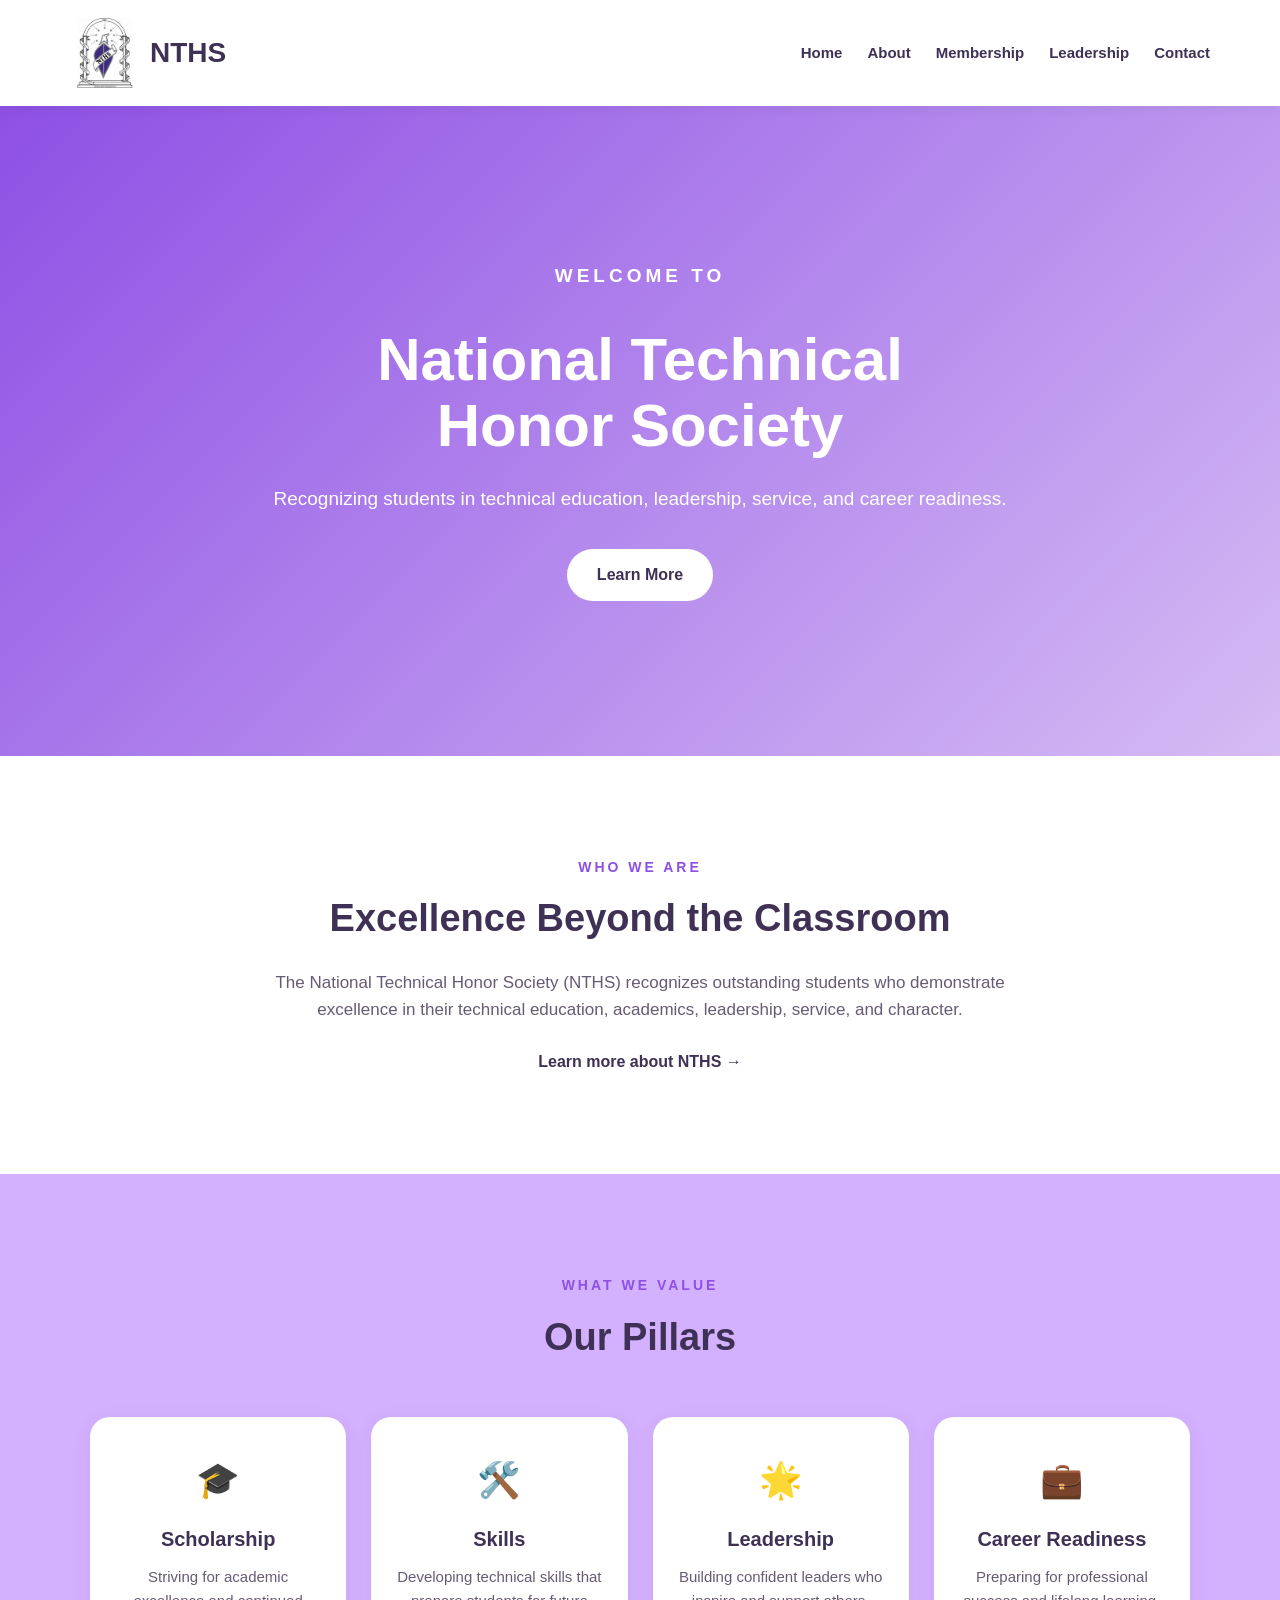
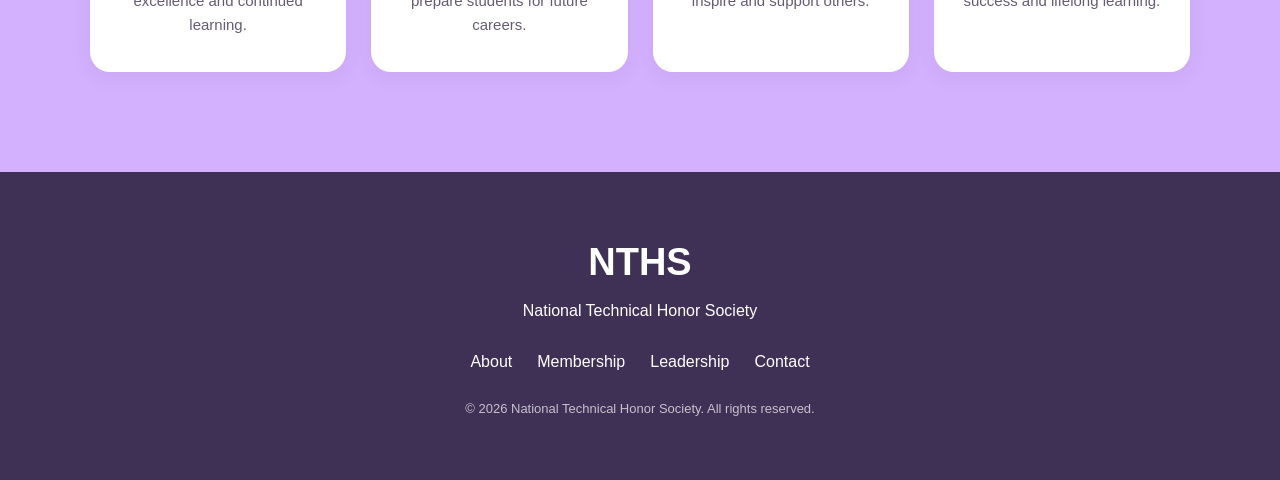
==== commit 2dcaa840: "changed website overall style" ====
--- a/index.html
+++ b/index.html
@@ -25,8 +25,6 @@
                     <li><a href="about.html">About</a></li>
                     <li><a href="membership.html">Membership</a></li>
                     <li><a href="leadership.html">Leadership</a></li>
-                    <li><a href="events.html">Events</a></li>
-                    <li><a href="gallery.html">Gallery</a></li>
                     <li><a href="contact.html">Contact</a></li>
                 </ul>
 
@@ -129,64 +127,6 @@
 
               </section>
 
-
-              <!-- Events Preview -->
-               <section class="events-preview">
-
-                <p class="section-label">GET INVOLVED</p>
-
-                <h2>Upcoming Events</h2>
-
-                <div class="events-container">
-
-                    <div class="event-card">
-                        <span class="event-date">SEPT 2026</span>
-
-                        <h3>Chapter Meeting</h3>
-                        <p>Date: September 2, 2026</p>
-                        <p>Location: Brace Office</p>
-                        <p> Join us for our next NTHS chapter meeting and learn about upcoming opportunities.
-                        </p>
-
-                        <a href="events.html">
-                            View Event →
-                        </a>
-                    </div>
-
-
-                    <div class="event-card">
-                        <span class="event-date">OCT 2026</span>
-                        
-                        <h3>Community Service</h3>
-                        <p>Date: October 10, 2026</p>
-                        <p>Location: Local Community Center</p>
-                        <p>
-                            Work together with NTHS members to make a positive impact in out community.
-                        </p>
-
-                        <a href="events.html">
-                            View Event →
-                        </a>
-                    </div>
-
-                    <div class="event-card">
-                        <span class="event-date">COMING SOON</span>
-
-                        <h3>More Events</h3>
-
-                        <p>
-                            Check back soon for information about upcoming NTHS activities and events.
-                        </p>
-
-                        <a href="events.html">
-                            View Events →
-                        </a>
-                    </div>
-
-                </div>
-
-              </section>
-
          </main>
 
 
@@ -204,7 +144,7 @@
                 <div class="footer-links">
                     <a href="about.html">About</a>
                     <a href="membership.html">Membership</a>
-                    <a href="events.html">Events</a>
+                    <a href="leadership.html">Leadership</a>
                     <a href="contact.html">Contact</a>
                 </div>
 
--- a/index.css
+++ b/index.css
@@ -148,7 +148,6 @@
     box-shadow: 0 8px 20px rgba(63, 49, 85, 0.2);
 }
 
-
 /* =========================
    ABOUT SECTION
 ========================= */
@@ -192,7 +191,6 @@
     color: var(--purple)
 }
 
-
 /* =========================
    PILLARS
 ========================= */
@@ -242,7 +240,6 @@
     font-size: 15px;
 }
 
-
 /* =========================
    EVENTS
 ========================= */
@@ -253,7 +250,7 @@
     text-align: center;
 }
 
-.event-container {
+.events-container {
     max-width: 1100px;
     margin: 50px auto 0;
 
@@ -262,7 +259,7 @@
     gap: 25px;
 }
 
-.event-card {
+.events-container .event-card {
     background-color: var(--white);
 
     padding: 35px;
@@ -294,7 +291,6 @@
 .event-card a:hover {
     color: var(--purple)
 }
-
 
 /* =========================
    FOOTER
@@ -332,7 +328,6 @@
     opacity: 0.7;
 }
 
-
 /* =========================
    MOBILE
 ========================= */
@@ -358,11 +353,10 @@
         grid-template-columns: repeat(2, 1fr);
     }
 
-    .event-container {
+    .events-container {
         grid-template-columns: 1fr;
     }
 }
-
 
 @media (max-width: 500px) {
 
@@ -378,3 +372,4 @@
         font-size: 30px;
     }
 }
+
